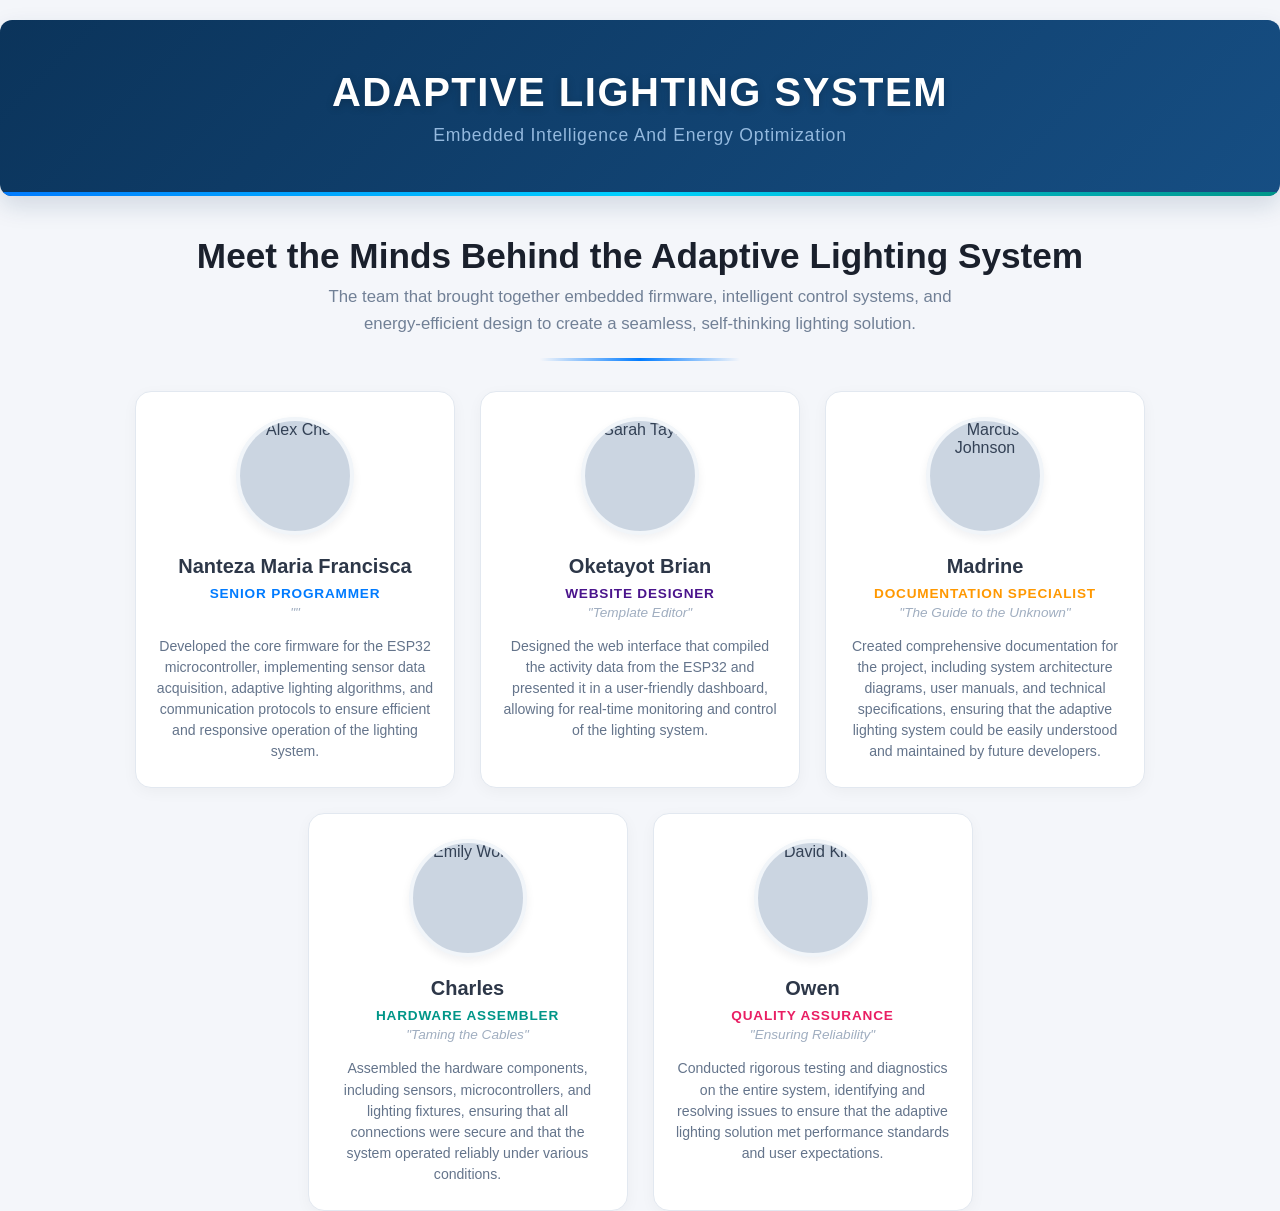
==== team.html @ bf0c25c0 "Update team member profiles and enhance layout for improved presentation" ====
<!DOCTYPE html>
<html>

<head>
  <title>Team Members</title>
  <meta charset="utf-8" name="viewport" content="width=device-width, initial-scale=1">
  <link href="css/frame.css" media="screen" rel="stylesheet" type="text/css" />
  <link href="css/controls.css" media="screen" rel="stylesheet" type="text/css" />
  <!-- Add this if it isn't there -->
  <link href="css/custom.css" media="screen" rel="stylesheet" type="text/css" />
</head>


<body>
  <header>
    <div class="content-container">
      <!-------------------------------------------------------------------------------------------->
      <!--Start Enhanced Header-->
      <div class="custom-project-header">
        <h1>Adaptive Lighting System</h1>
        <p class="header-subtitle">Embedded Intelligence And Energy Optimization</p>
      </div>
      <!--End Enhanced Header-->
      <!-------------------------------------------------------------------------------------------->

      <div class="content">
        <!-- The rest of your "Meet the Minds" text and team-grid goes here -->
  </header>
  <!--Start Team Section-->
  <div class="flex-row">
    <div class="flex-item flex-column">
      <h2 id="team" class="section-title">Meet the Minds Behind the Adaptive Lighting System</h2>
      <p class="section-subtitle">The team that brought together embedded firmware, intelligent control systems, and
        energy-efficient design to create a seamless, self-thinking lighting solution.</p>
      <hr class="accent-line">

      <div class="team-grid">
        <!-- Member 1: Firmware Lead -->
        <div class="team-card firmware-theme">
          <div class="member-avatar">
            <img src="img/user.png" alt="Alex Chen">
          </div>
          <div class="member-info">
            <h3>Nanteza Maria Francisca</h3>
            <span class="member-role">Senior Programmer</span>
            <span class="member-tagline">""</span>
            <p class="member-description">
              Developed the core firmware for the ESP32 microcontroller, implementing sensor data acquisition, adaptive
              lighting algorithms, and communication protocols to ensure efficient and responsive operation of the
              lighting system.
            </p>
            <!-- <div class="member-links">
                <a href="https://github.com" target="_blank" class="social-icon"><i class="fab fa-github">GitHub</i></a>
                <a href="https://linkedin.com" target="_blank" class="social-icon"><i class="fab fa-linkedin-in"></i></a>
              </div> -->
          </div>
        </div>

        <!-- Member 2: UI/UX Developer -->
        <div class="team-card dashboard-theme">
          <div class="member-avatar">
            <img src="img/team-member-2.jpg" alt="Sarah Taylor">
          </div>
          <div class="member-info">
            <h3>Oketayot Brian</h3>
            <span class="member-role">Website Designer</span>
            <span class="member-tagline">"Template Editor"</span>
            <p class="member-description">
              Designed the web interface that compiled the activity data from the ESP32 and presented it in a
              user-friendly dashboard, allowing for real-time monitoring and control of the lighting system.
            </p>
            <div class="member-links">
              <a href="https://github.com" target="_blank" class="social-icon"><i class="fab fa-github"></i></a>
              <a href="https://linkedin.com" target="_blank" class="social-icon"><i class="fab fa-linkedin-in"></i></a>
            </div>
          </div>
        </div>

        <!-- Member 3: Power Systems Engineer -->
        <div class="team-card solar-theme">
          <div class="member-avatar">
            <img src="img/team-member-3.jpg" alt="Marcus Johnson">
          </div>
          <div class="member-info">
            <h3>Madrine</h3>
            <span class="member-role">Documentation Specialist</span>
            <span class="member-tagline">"The Guide to the Unknown"</span>
            <p class="member-description">
              Created comprehensive documentation for the project, including system architecture diagrams, user manuals,
              and technical specifications, ensuring that the adaptive lighting system could be easily understood and
              maintained by future developers.
            </p>
            <!-- <div class="member-links">
                <a href="https://github.com" target="_blank" class="social-icon"><i class="fab fa-github"></i></a>
                <a href="https://linkedin.com" target="_blank" class="custom-button-flat small"><i class="fab fa-linkedin-in"></i></a>
              </div> -->
          </div>
        </div>

        <!-- Member 4: Hardware Controls -->
        <div class="team-card sensing-theme">
          <div class="member-avatar">
            <img src="img/team-member-4.jpg" alt="Emily Wong">
          </div>
          <div class="member-info">
            <h3>Charles</h3>
            <span class="member-role">Hardware Assembler</span>
            <span class="member-tagline">"Taming the Cables"</span>
            <p class="member-description">
              Assembled the hardware components, including sensors, microcontrollers, and lighting fixtures, ensuring
              that all connections were secure and that the system operated reliably under various conditions.
              <!-- <div class="member-links">
                <a href="https://github.com" target="_blank" class="social-icon"><i class="fab fa-github"></i></a>
                <a href="https://linkedin.com" target="_blank" class="social-icon"><i class="fab fa-linkedin-in"></i></a>
              </div> -->
          </div>
        </div>

        <!-- Member 5: Systems & Diagnostics -->
        <div class="team-card comms-theme">
          <div class="member-avatar">
            <img src="img/team-member-5.jpg" alt="David Kim">
          </div>
          <div class="member-info">
            <h3>Owen</h3>
            <span class="member-role">Quality Assurance</span>
            <span class="member-tagline">"Ensuring Reliability"</span>
            <p class="member-description">
              Conducted rigorous testing and diagnostics on the entire system, identifying and resolving issues to
              ensure that the adaptive lighting solution met performance standards and user expectations.
            </p>
              <!-- <a href="https://github.com" target="_blank" class="social-icon"><i class="fab fa-github"></i></a>
              <a href="https://linkedin.com" target="_blank" class="social-icon"><i class="fab fa-linkedin-in"></i></a> -->
          </div> 
        </div>
      </div>
    </div>

  </div>
  </div>
  <!--End Team Section-->
  <script src="js/team.js"></script>
</body>

</html>
---- css/custom.css ----
/*************************************************************************
 * Your custom CSS file
 *************************************************************************/

.custom-dropdown {
  width: 240px;
}

.custom-textbox {
  width: 240px;
}

#dialog-1,
#dialog-2,
#dialog-3,
#dialog-4,
#share-dialog {
  display: none;
}

#share-url {
  width: 100%;
  -webkit-touch-callout: default !important;
  -webkit-user-select: text !important;
  -khtml-user-select: text !important;
  -moz-user-select: text !important;
  -ms-user-select: text !important;
  user-select: text !important;
}

#share-url-copy-prompt {
  display: none;
  color: #007bff;
}

/* Team Section Styling */
.team-grid {
  display: flex;
  flex-wrap: wrap;
  gap: 35px;
  justify-content: center;
  margin: 40px auto;
  max-width: 1200px;
}

/* Base Team Card Styling with smooth animations */
.team-card {
  background-color: #ffffff;
  border: 1px solid #eef2f6;
  border-radius: 16px;
  width: 290px;
  display: flex;
  flex-direction: column;
  align-items: center;
  text-align: center;
  padding: 30px 24px;
  box-shadow: 0 4px 20px rgba(0, 0, 0, 0.03);
  position: relative;
  overflow: hidden;
  transition: all 0.4s cubic-bezier(0.165, 0.84, 0.44, 1);
}

/* Glow effects based on roles when hovering */
.team-card:hover {
  transform: translateY(-8px);
}

.firmware-theme:hover {
  box-shadow: 0 15px 30px rgba(0, 123, 255, 0.15);
  border-color: #007bff;
}

.dashboard-theme:hover {
  box-shadow: 0 15px 30px rgba(74, 20, 140, 0.12);
  border-color: #4a148c;
}

.solar-theme:hover {
  box-shadow: 0 15px 30px rgba(255, 152, 0, 0.18);
  border-color: #ff9800;
}

.sensing-theme:hover {
  box-shadow: 0 15px 30px rgba(0, 150, 136, 0.15);
  border-color: #009688;
}

.comms-theme:hover {
  box-shadow: 0 15px 30px rgba(233, 30, 99, 0.15);
  border-color: #e91e63;
}

/* Dynamic Subsystem Header Titles */
.section-title {
  text-align: center;
  font-size: 2.2rem;
  color: #1a202c;
  margin-bottom: 8px;
}

.section-subtitle {
  text-align: center;
  color: #718096;
  font-size: 1.05rem;
  max-width: 650px;
  margin: 0 auto 20px auto;
  line-height: 1.6;
}

.accent-line {
  border: 0;
  height: 3px;
  background: linear-gradient(90deg, transparent, #007bff, transparent);
  width: 200px;
  margin: 0 auto 30px auto;
}

/* Interactive Avatars */
.member-avatar {
  width: 110px;
  height: 110px;
  border-radius: 50%;
  overflow: hidden;
  background-color: #f7fafc;
  margin-bottom: 20px;
  border: 4px solid #f1f5f9;
  transition: all 0.4s ease;
}

.team-card:hover .member-avatar {
  border-color: inherit;
  transform: scale(1.05);
}

.member-avatar img {
  width: 100%;
  height: 100%;
  object-fit: cover;
}

/* Card Text Element Typographies */
.member-info h3 {
  font-size: 1.3rem;
  color: #2d3748;
  margin: 0 0 4px 0;
  font-weight: 700;
}

.member-role {
  display: block;
  font-size: 0.85rem;
  font-weight: 700;
  text-transform: uppercase;
  letter-spacing: 0.8px;
  margin-bottom: 4px;
}

/* Color codes matching themes */
.firmware-theme .member-role {
  color: #007bff;
}

.dashboard-theme .member-role {
  color: #4a148c;
}

.solar-theme .member-role {
  color: #ff9800;
}

.sensing-theme .member-role {
  color: #009688;
}

.comms-theme .member-role {
  color: #e91e63;
}

.member-tagline {
  display: block;
  font-style: italic;
  color: #a0aec0;
  font-size: 0.85rem;
  margin-bottom: 16px;
}

.member-description {
  font-size: 0.9rem;
  color: #4a5568;
  line-height: 1.6;
  margin: 0 0 24px 0;
  min-height: 85px;
  /* Ensures symmetric card scaling */
}

/* Social Icon Interactions */
.member-links {
  display: flex;
  gap: 16px;
  justify-content: center;
}

.social-icon {
  color: #a0aec0;
  font-size: 1.15rem;
  text-decoration: none;
  transition: color 0.2s ease, transform 0.2s ease;
}

.social-icon:hover {
  transform: scale(1.2);
}

.firmware-theme .social-icon:hover {
  color: #007bff;
}

.dashboard-theme .social-icon:hover {
  color: #4a148c;
}

.solar-theme .social-icon:hover {
  color: #ff9800;
}

.sensing-theme .social-icon:hover {
  color: #009688;
}

.comms-theme .social-icon:hover {
  color: #e91e63;
}

/* Responsive adjustments for phones & small tablets */
@media (max-width: 992px) {
  .team-grid {
    gap: 25px;
    padding: 0 20px;
  }
}

@media (max-width: 650px) {
  .team-grid {
    flex-direction: column;
    align-items: center;
  }

  .team-card {
    width: 100%;
    max-width: 340px;
  }
}

/* ==========================================================================
   Page Background & Global Canvas Overhaul
   ========================================================================== */
body {
  background-color: #f5f7fb !important;
  /* Forces a distinct contrast so white cards pop */
}

/* ==========================================================================
   Premium Header Section Upgrade
   ========================================================================== */
.custom-project-header {
  background: linear-gradient(135deg, #0b345b 0%, #164e83 100%);
  border-radius: 12px;
  padding: 50px 20px;
  text-align: center;
  box-shadow: 0 10px 25px rgba(11, 52, 91, 0.15);
  margin: 20px auto 40px auto;
  max-width: 100%;
  position: relative;
  overflow: hidden;
}

/* The Adaptive Lighting "Glow Accent Line" at the bottom of the header */
.custom-project-header::after {
  content: '';
  position: absolute;
  bottom: 0;
  left: 0;
  width: 100%;
  height: 4px;
  background: linear-gradient(90deg, #007bff, #00d2ff, #009688);
}

/* Header Typography */
.custom-project-header h1 {
  color: #ffffff !important;
  font-family: 'Open Sans Condensed', sans-serif;
  font-size: 2.5rem;
  font-weight: 700;
  letter-spacing: 1.5px;
  margin: 0 0 10px 0;
  text-transform: uppercase;
  text-shadow: 0 2px 8px rgba(0, 0, 0, 0.2);
}

.custom-project-header .header-subtitle {
  color: #a3c7eb;
  font-family: 'Open Sans', sans-serif;
  font-size: 1.1rem;
  font-weight: 400;
  margin: 0;
  letter-spacing: 0.8px;
  opacity: 0.9;
}

/* ==========================================================================
   Card Layout Fix for Content Visibility
   ========================================================================== */
.team-card {
  background-color: #ffffff !important;
  /* Keeps cards crisp white against the new background */
  border: 1px solid #e2e8f0 !important;
  box-shadow: 0 4px 15px rgba(0, 0, 0, 0.04) !important;
}
/* =========================================================== */
/* CSS for the index.html header section has been added to enhance the visual appeal and ensure consistency with the overall design theme. The team section has been styled to provide a modern, interactive experience for users, with hover effects and responsive design considerations. */
/* ================================================= */


/* ==========================================================================
   1. Global Reset & Page Canvas
   ========================================================================== */
body {
  background-color: #f4f6fa !important; /* Soft off-white to make white cards pop */
  font-family: 'Open Sans', sans-serif;
  color: #334155;
  margin: 0;
  padding: 0;
}

/* ==========================================================================
   2. Modernized Navigation Bar
   ========================================================================== */
.custom-nav {
  background: #0f172a;
  display: flex;
  justify-content: space-between;
  align-items: center;
  padding: 14px 5%; /* Snug vertical padding */
  box-shadow: 0 4px 12px rgba(0,0,0,0.1);
}

.nav-brand {
  display: flex;
  align-items: center;
  gap: 10px;
  color: #ffffff;
  font-weight: 700;
  font-size: 1.2rem;
  letter-spacing: 0.5px;
}

/* Glow-effect lightbulb vector logo */
.nav-logo-svg {
  width: 26px;
  height: 26px;
  display: inline-block;
  vertical-align: middle;
  filter: drop-shadow(0 0 4px rgba(56, 189, 248, 0.4));
  transition: transform 0.3s ease, filter 0.3s ease;
}

.nav-brand:hover .nav-logo-svg {
  transform: rotate(10deg) scale(1.1);
  filter: drop-shadow(0 0 8px rgba(56, 189, 248, 0.8));
}

.nav-links {
  list-style: none;
  display: flex;
  gap: 20px;
  margin: 0;
  padding: 0;
}

.nav-links a {
  color: #94a3b8;
  text-decoration: none;
  font-size: 0.9rem;
  font-weight: 500;
  transition: color 0.3s ease;
}

.nav-links a:hover, .nav-links a.active {
  color: #38bdf8; /* Accent Blue */
}

/* ==========================================================================
   3. Low-Profile Hero Banner
   ========================================================================== */
.hero-banner-container {
  width: 100%;
  height: 200px; /* Shrunk down so it doesn't swallow the viewport */
  overflow: hidden;
  position: relative;
  background-color: #0f172a;
}

.hero-image {
  width: 100%;
  height: 100%;
  object-fit: cover;
  object-position: center 35%; /* Frames the ESP32 circuit perfectly */
  display: block;
}

/* ==========================================================================
   4. Simple Vertical Intro Block (Tight Spacing)
   ========================================================================== */
.intro-section {
  background: #0b345b; /* Reverted to solid professional brand blue */
  color: #ffffff;
  padding: 30px 20px; /* Tight, compact padding */
  text-align: center;
}

.intro-section h2 {
  font-size: 1.8rem;
  margin: 0 0 10px 0;
  font-weight: 700;
}

.intro-section p {
  max-width: 800px;
  margin: 0 auto;
  font-size: 0.95rem;
  line-height: 1.6;
  color: #cbd5e1;
}

/* ==========================================================================
   5. Clean Main Layout & Content Cards
   ========================================================================== */
.main-content-wrapper {
  max-width: 950px;
  margin: 25px auto; /* Reduced margin to bring content up closer */
  padding: 0 15px;
}

.info-card {
  background: #ffffff;
  border-radius: 8px;
  padding: 25px 30px; /* Compact internal card padding */
  margin-bottom: 20px; /* Reduced gap between cards */
  box-shadow: 0 4px 15px rgba(15, 23, 42, 0.04);
  border: 1px solid #e2e8f0;
}

.info-card h3 {
  color: #0f172a;
  font-size: 1.4rem;
  margin-top: 0;
  margin-bottom: 15px;
  border-bottom: 2px solid #f1f5f9;
  padding-bottom: 8px;
}

.info-card h4 {
  color: #1e293b;
  font-size: 1.05rem;
  margin-top: 15px;
  margin-bottom: 8px;
}

.info-card p {
  line-height: 1.6;
  color: #475569;
  font-size: 0.95rem;
  margin: 0 0 10px 0;
}

/* ==========================================================================
   6. Custom Lists
   ========================================================================== */
.custom-list {
  list-style: none;
  padding: 0;
  margin: 10px 0;
}

.custom-list li {
  position: relative;
  padding-left: 24px;
  margin-bottom: 8px;
  line-height: 1.5;
  color: #475569;
  font-size: 0.95rem;
}

/* List Icons */
.toc-list li::before {
  content: '→';
  position: absolute;
  left: 0;
  color: #0284c7;
  font-weight: bold;
}

.toc-list a {
  color: #0284c7;
  text-decoration: none;
  font-weight: 500;
}

.toc-list a:hover {
  text-decoration: underline;
}

.check-list li::before {
  content: '✓';
  position: absolute;
  left: 0;
  color: #10b981;
  font-weight: bold;
}

.feature-list li::before {
  content: '✦';
  position: absolute;
  left: 0;
  color: #f59e0b;
}

/* ==========================================================================
   7. Application Badges
   ========================================================================== */
.badge-grid {
  display: flex;
  flex-wrap: wrap;
  gap: 10px;
  margin-top: 12px;
}

.app-badge {
  background: #f0fdf4;
  color: #166534;
  border: 1px solid #bbf7d0;
  padding: 6px 14px;
  border-radius: 20px;
  font-size: 0.85rem;
  font-weight: 500;
  transition: all 0.2s ease;
}

.app-badge:hover {
  background: #166534;
  color: #ffffff;
  transform: translateY(-1px);
}

/* ==========================================================================
   8. Gallery Grid
   ========================================================================== */
.compact-gallery-grid {
  display: grid;
  grid-template-columns: repeat(auto-fit, minmax(200px, 1fr));
  gap: 15px;
  margin-top: 20px;
}

.gallery-item {
  background: #f8fafc;
  border: 1px solid #e2e8f0;
  border-radius: 6px;
  overflow: hidden;
  transition: transform 0.2s ease;
}

.gallery-item:hover {
  transform: translateY(-2px);
}

.gallery-item img, .dummy-img {
  width: 100%;
  height: 130px;
  object-fit: cover;
  display: block;
}

.dummy-img {
  background: #cbd5e1;
  color: #64748b;
  display: flex;
  align-items: center;
  justify-content: center;
  font-weight: bold;
  font-size: 0.8rem;
}

.gallery-item .caption {
  padding: 8px;
  font-size: 0.85rem;
  font-weight: 600;
  text-align: center;
  color: #334155;
  background: #ffffff;
  border-top: 1px solid #e2e8f0;
}

/* ==========================================================================
   9. Clean Stacked Footer (Tight Padding)
   ========================================================================== */
.custom-footer {
  background: #0b345b; /* Reverted to match the solid blue introduction */
  color: #ffffff;
  text-align: center;
  padding: 25px 20px; /* Compact padding */
  margin-top: 30px; /* Slashed empty white space above footer */
  border-top: 4px solid #38bdf8;
}

.custom-footer h3 {
  color: #ffffff;
  margin: 0 0 6px 0;
  font-size: 1.2rem;
  font-weight: 600;
}

.custom-footer p {
  margin: 4px 0;
  font-size: 0.9rem;
  opacity: 0.9;
}

.custom-footer .institution {
  display: inline-block;
  margin: 10px 0;
  font-size: 0.8rem;
  background: rgba(56, 189, 248, 0.15);
  padding: 4px 12px;
  border-radius: 15px;
  color: #38bdf8;
  font-weight: 500;
}

.custom-footer .copyright {
  font-size: 0.75rem;
  opacity: 0.6;
  margin-top: 10px;
}

/* ==========================================================================
   10. Team Page Specific Styles (Compact Grid & Badges)
   ========================================================================== */
.team-grid {
  display: grid;
  grid-template-columns: repeat(auto-fit, minmax(280px, 1fr));
  gap: 20px;
  margin-top: 25px;
}

/* Transform standard card to team profile style */
.team-card {
  text-align: center;
  padding: 25px 20px !important;
  margin-bottom: 0 !important; /* Managed by grid gap */
  transition: transform 0.2s ease, box-shadow 0.2s ease;
}

.team-card:hover {
  transform: translateY(-3px);
  box-shadow: 0 6px 20px rgba(15, 23, 42, 0.08);
}

/* Minimalist Letter-Avatar */
.team-avatar {
  width: 60px;
  height: 60px;
  background-color: #f1f5f9;
  border: 2px solid #cbd5e1;
  color: #0f172a;
  border-radius: 50%;
  display: flex;
  align-items: center;
  justify-content: center;
  font-size: 1.5rem;
  font-weight: 700;
  margin: 0 auto 15px auto;
}

.team-card h3 {
  font-size: 1.25rem;
  margin: 0 0 8px 0 !important;
  border: none !important;
  padding: 0 !important;
}

.team-card p {
  font-size: 0.88rem;
  line-height: 1.5;
  color: #64748b;
  margin: 12px 0 0 0;
}

/* Visual Role Badges */
.role-badge {
  display: inline-block;
  padding: 4px 12px;
  border-radius: 12px;
  font-size: 0.75rem;
  font-weight: 600;
  text-transform: uppercase;
  letter-spacing: 0.5px;
}

.role-badge.designer {
  background: #f0fdfa;
  color: #0d9488;
  border: 1px solid #ccfbf1;
}

.role-badge.doc {
  background: #eff6ff;
  color: #2563eb;
  border: 1px solid #dbeafe;
}

.role-badge.hardware {
  background: #fffbeb;
  color: #d97706;
  border: 1px solid #fef3c7;
}

.role-badge.firmware {
  background: #faf5ff;
  color: #7c3aed;
  border: 1px solid #f3e8ff;
}

.role-badge.qa {
  background: #f0fdf4;
  color: #16a34a;
  border: 1px solid #dcfce7;
}

/* ==========================================================================
   Ultimate Team Page Layout & Broken Image Fixes (REVISED & ISOLATED)
   ========================================================================= */

/* 1. Force ONLY the team grid to wrap and prevent horizontal stretching */
.team-grid {
  display: flex !important;
  flex-wrap: wrap !important; /* Forces cards to wrap to the next line */
  flex-direction: row !important;
  justify-content: center !important;
  gap: 25px !important;
  white-space: normal !important;
  width: 100% !important;
  max-width: 1100px !important;
  margin: 0 auto !important;
}

/* Prevent the parent flex container from locking into a single un-wrapped line */
.flex-row {
  flex-wrap: wrap !important;
}

/* 2. Standardize ONLY team card widths so they don't stretch or shrink weirdly */
.team-card {
  flex: 1 1 280px !important; /* Grows/shrinks, but keeps a neat baseline width */
  max-width: 320px !important; /* Prevents cards from getting bloated on wide screens */
  box-sizing: border-box !important;
  white-space: normal !important;
}

/* 3. Perfect Circle Avatars with Automatic Silhouette Fallback */
.member-avatar {
  width: 110px !important;
  height: 110px !important;
  border-radius: 50% !important;
  overflow: hidden !important;
  margin: 0 auto 20px auto !important;
  border: 4px solid #f1f5f9 !important;
  box-shadow: 0 4px 10px rgba(15, 23, 42, 0.06) !important;
  transition: all 0.4s ease !important;
  
  /* Fallback: Shows your user.png silhouette if the real photo file is missing */
  background-image: url('../img/user.png') !important;
  background-size: cover !important;
  background-position: center !important;
  background-color: #cbd5e1 !important; 
}

/* Align the actual image perfectly to match the wrapper size */
.member-avatar img {
  width: 100% !important;
  height: 100% !important;
  object-fit: cover !important;
  display: block !important;
}
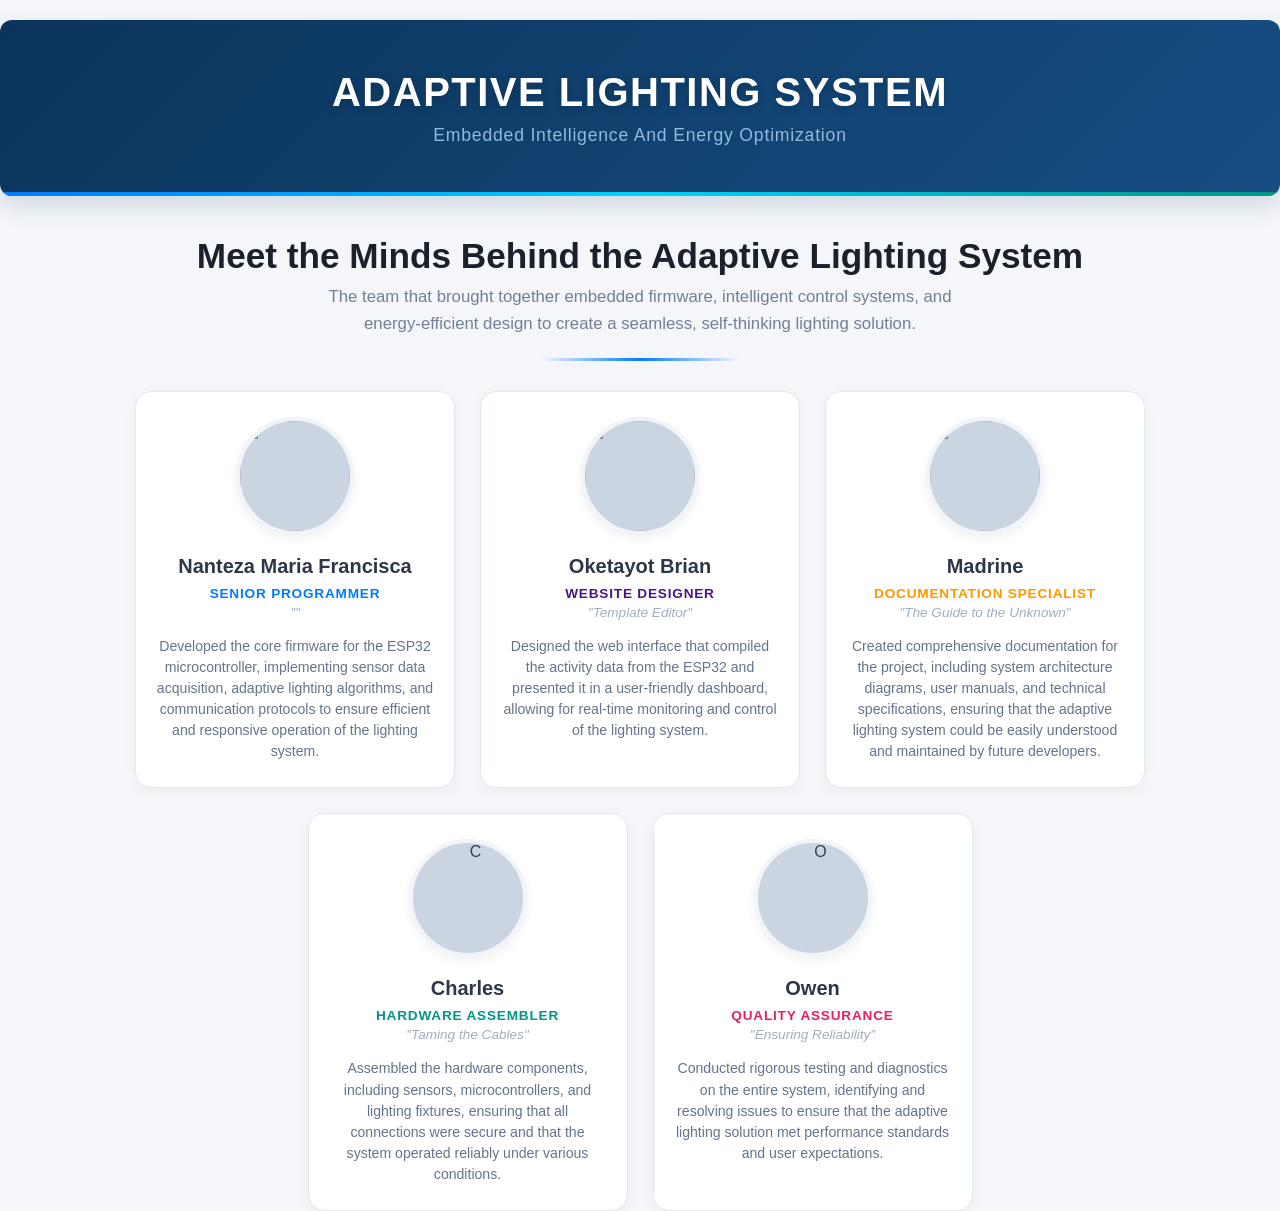
==== commit fa25ce4a: "Remove unused images and update team member avatar alt attributes for accessibility" ====
--- a/team.html
+++ b/team.html
@@ -38,7 +38,7 @@
         <!-- Member 1: Firmware Lead -->
         <div class="team-card firmware-theme">
           <div class="member-avatar">
-            <img src="img/user.png" alt="Alex Chen">
+            <img src="img/user.png" alt="">
           </div>
           <div class="member-info">
             <h3>Nanteza Maria Francisca</h3>
@@ -59,7 +59,7 @@
         <!-- Member 2: UI/UX Developer -->
         <div class="team-card dashboard-theme">
           <div class="member-avatar">
-            <img src="img/team-member-2.jpg" alt="Sarah Taylor">
+            <img src="img/team-member-2.jpg" alt="">
           </div>
           <div class="member-info">
             <h3>Oketayot Brian</h3>
@@ -79,7 +79,7 @@
         <!-- Member 3: Power Systems Engineer -->
         <div class="team-card solar-theme">
           <div class="member-avatar">
-            <img src="img/team-member-3.jpg" alt="Marcus Johnson">
+            <img src="img/team-member-3.jpg" alt="">
           </div>
           <div class="member-info">
             <h3>Madrine</h3>
@@ -100,7 +100,7 @@
         <!-- Member 4: Hardware Controls -->
         <div class="team-card sensing-theme">
           <div class="member-avatar">
-            <img src="img/team-member-4.jpg" alt="Emily Wong">
+            <img src="img/team-member-4.jpg" alt="C">
           </div>
           <div class="member-info">
             <h3>Charles</h3>
@@ -119,7 +119,7 @@
         <!-- Member 5: Systems & Diagnostics -->
         <div class="team-card comms-theme">
           <div class="member-avatar">
-            <img src="img/team-member-5.jpg" alt="David Kim">
+            <img src="img/team-member-5.jpg" alt="O">
           </div>
           <div class="member-info">
             <h3>Owen</h3>
@@ -129,9 +129,9 @@
               Conducted rigorous testing and diagnostics on the entire system, identifying and resolving issues to
               ensure that the adaptive lighting solution met performance standards and user expectations.
             </p>
-              <!-- <a href="https://github.com" target="_blank" class="social-icon"><i class="fab fa-github"></i></a>
+            <!-- <a href="https://github.com" target="_blank" class="social-icon"><i class="fab fa-github"></i></a>
               <a href="https://linkedin.com" target="_blank" class="social-icon"><i class="fab fa-linkedin-in"></i></a> -->
-          </div> 
+          </div>
         </div>
       </div>
     </div>
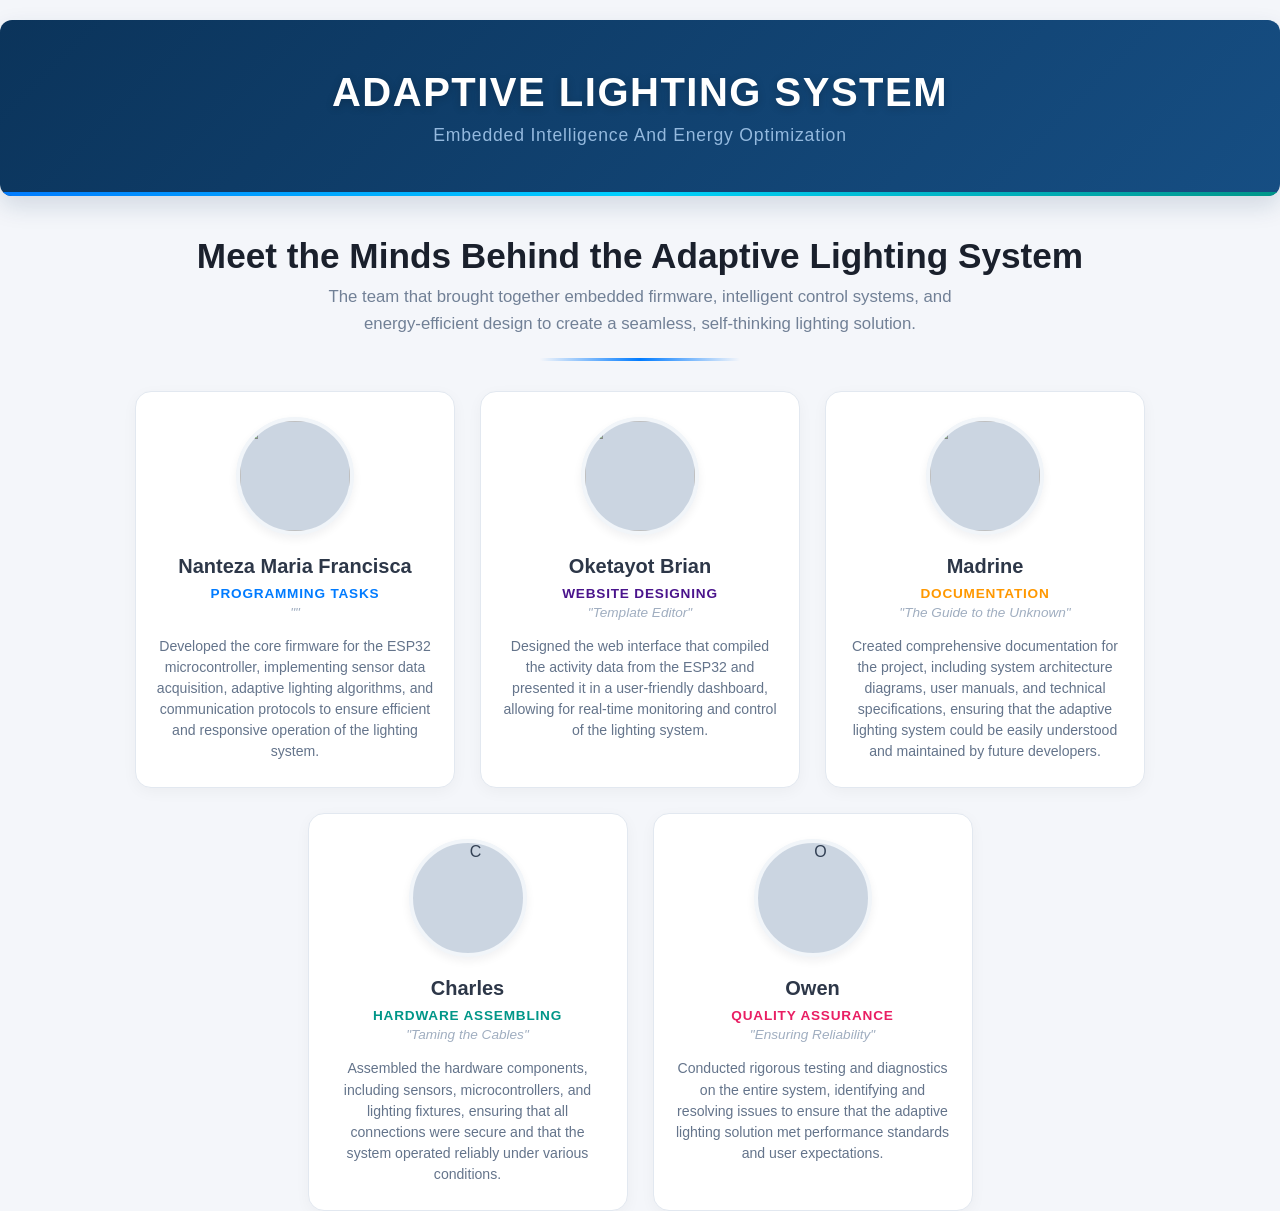
==== commit c6afd4b8: "Update team member roles for clarity and consistency" ====
--- a/team.html
+++ b/team.html
@@ -38,11 +38,11 @@
         <!-- Member 1: Firmware Lead -->
         <div class="team-card firmware-theme">
           <div class="member-avatar">
-            <img src="img/user.png" alt="">
+            <img src="img/maria.png" alt="">
           </div>
           <div class="member-info">
             <h3>Nanteza Maria Francisca</h3>
-            <span class="member-role">Senior Programmer</span>
+            <span class="member-role">Programming Tasks</span>
             <span class="member-tagline">""</span>
             <p class="member-description">
               Developed the core firmware for the ESP32 microcontroller, implementing sensor data acquisition, adaptive
@@ -59,31 +59,31 @@
         <!-- Member 2: UI/UX Developer -->
         <div class="team-card dashboard-theme">
           <div class="member-avatar">
-            <img src="img/team-member-2.jpg" alt="">
+            <img src="img/bryant.png" alt="">
           </div>
           <div class="member-info">
             <h3>Oketayot Brian</h3>
-            <span class="member-role">Website Designer</span>
+            <span class="member-role">Website Designing</span>
             <span class="member-tagline">"Template Editor"</span>
             <p class="member-description">
               Designed the web interface that compiled the activity data from the ESP32 and presented it in a
               user-friendly dashboard, allowing for real-time monitoring and control of the lighting system.
             </p>
-            <div class="member-links">
+            <!-- <div class="member-links">
               <a href="https://github.com" target="_blank" class="social-icon"><i class="fab fa-github"></i></a>
               <a href="https://linkedin.com" target="_blank" class="social-icon"><i class="fab fa-linkedin-in"></i></a>
-            </div>
+            </div> -->
           </div>
         </div>
 
         <!-- Member 3: Power Systems Engineer -->
         <div class="team-card solar-theme">
           <div class="member-avatar">
-            <img src="img/team-member-3.jpg" alt="">
+            <img src="img/madrine.png" alt="">
           </div>
           <div class="member-info">
             <h3>Madrine</h3>
-            <span class="member-role">Documentation Specialist</span>
+            <span class="member-role">Documentation</span>
             <span class="member-tagline">"The Guide to the Unknown"</span>
             <p class="member-description">
               Created comprehensive documentation for the project, including system architecture diagrams, user manuals,
@@ -100,11 +100,11 @@
         <!-- Member 4: Hardware Controls -->
         <div class="team-card sensing-theme">
           <div class="member-avatar">
-            <img src="img/team-member-4.jpg" alt="C">
+            <img src="img/Untitled design (1).png" alt="C">
           </div>
           <div class="member-info">
             <h3>Charles</h3>
-            <span class="member-role">Hardware Assembler</span>
+            <span class="member-role">Hardware Assembling</span>
             <span class="member-tagline">"Taming the Cables"</span>
             <p class="member-description">
               Assembled the hardware components, including sensors, microcontrollers, and lighting fixtures, ensuring
@@ -119,7 +119,7 @@
         <!-- Member 5: Systems & Diagnostics -->
         <div class="team-card comms-theme">
           <div class="member-avatar">
-            <img src="img/team-member-5.jpg" alt="O">
+            <img src="img/Owen.png" alt="O">
           </div>
           <div class="member-info">
             <h3>Owen</h3>
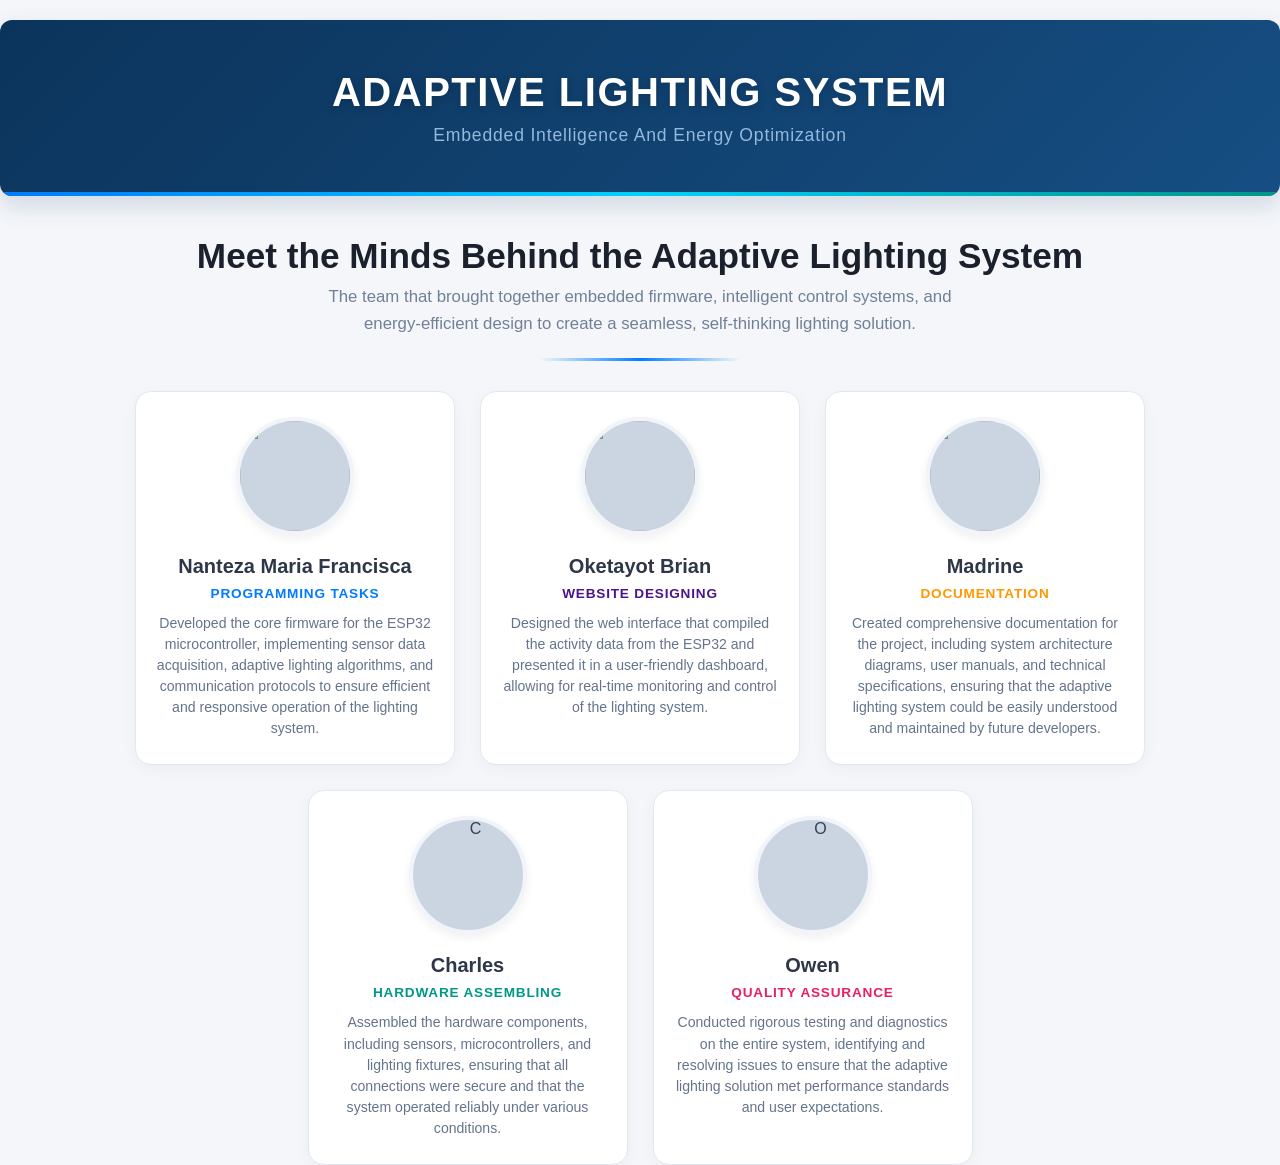
==== commit 13796558: "Comment out member tagline sections in team member profiles for clarity" ====
--- a/team.html
+++ b/team.html
@@ -43,7 +43,7 @@
           <div class="member-info">
             <h3>Nanteza Maria Francisca</h3>
             <span class="member-role">Programming Tasks</span>
-            <span class="member-tagline">""</span>
+            <!-- <span class="member-tagline">""</span> -->
             <p class="member-description">
               Developed the core firmware for the ESP32 microcontroller, implementing sensor data acquisition, adaptive
               lighting algorithms, and communication protocols to ensure efficient and responsive operation of the
@@ -64,7 +64,7 @@
           <div class="member-info">
             <h3>Oketayot Brian</h3>
             <span class="member-role">Website Designing</span>
-            <span class="member-tagline">"Template Editor"</span>
+            <!-- <span class="member-tagline">"Template Editor"</span> -->
             <p class="member-description">
               Designed the web interface that compiled the activity data from the ESP32 and presented it in a
               user-friendly dashboard, allowing for real-time monitoring and control of the lighting system.
@@ -84,7 +84,7 @@
           <div class="member-info">
             <h3>Madrine</h3>
             <span class="member-role">Documentation</span>
-            <span class="member-tagline">"The Guide to the Unknown"</span>
+            <!-- <span class="member-tagline">"The Guide to the Unknown"</span> -->
             <p class="member-description">
               Created comprehensive documentation for the project, including system architecture diagrams, user manuals,
               and technical specifications, ensuring that the adaptive lighting system could be easily understood and
@@ -105,7 +105,7 @@
           <div class="member-info">
             <h3>Charles</h3>
             <span class="member-role">Hardware Assembling</span>
-            <span class="member-tagline">"Taming the Cables"</span>
+            <!-- <span class="member-tagline">"Taming the Cables"</span> -->
             <p class="member-description">
               Assembled the hardware components, including sensors, microcontrollers, and lighting fixtures, ensuring
               that all connections were secure and that the system operated reliably under various conditions.
@@ -124,7 +124,7 @@
           <div class="member-info">
             <h3>Owen</h3>
             <span class="member-role">Quality Assurance</span>
-            <span class="member-tagline">"Ensuring Reliability"</span>
+            <!-- <span class="member-tagline">"Ensuring Reliability"</span> -->
             <p class="member-description">
               Conducted rigorous testing and diagnostics on the entire system, identifying and resolving issues to
               ensure that the adaptive lighting solution met performance standards and user expectations.
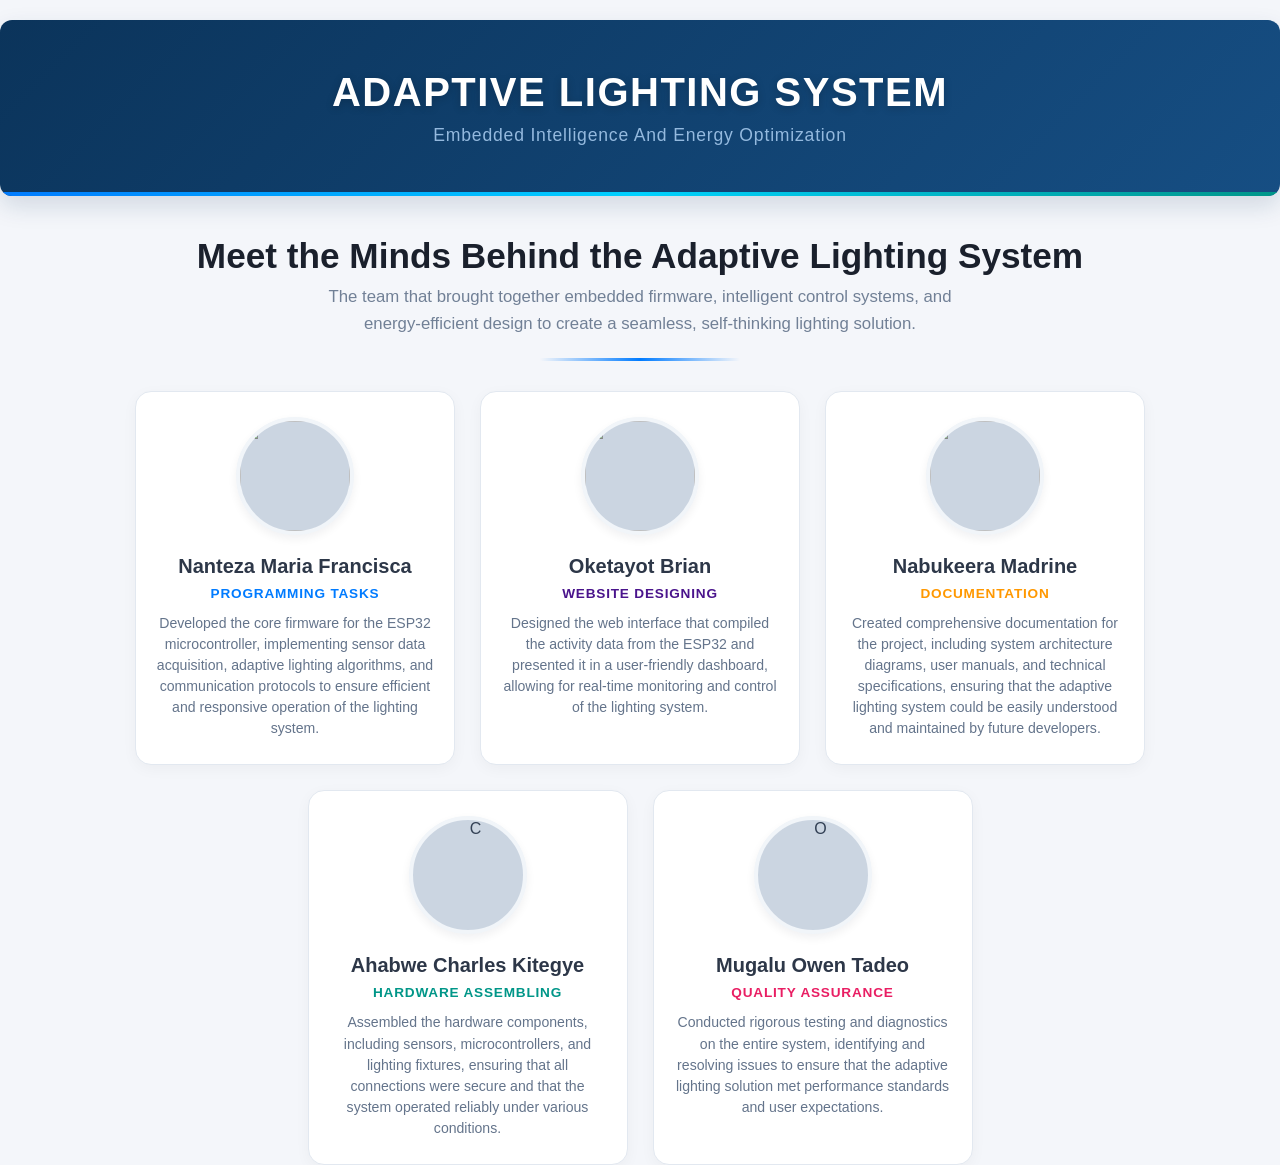
==== commit 756c6039: "jhsdj" ====
--- a/team.html
+++ b/team.html
@@ -82,7 +82,7 @@
             <img src="img/madrine.png" alt="">
           </div>
           <div class="member-info">
-            <h3>Madrine</h3>
+            <h3>Nabukeera Madrine</h3>
             <span class="member-role">Documentation</span>
             <!-- <span class="member-tagline">"The Guide to the Unknown"</span> -->
             <p class="member-description">
@@ -103,7 +103,7 @@
             <img src="img/Untitled design (1).png" alt="C">
           </div>
           <div class="member-info">
-            <h3>Charles</h3>
+            <h3>Ahabwe Charles Kitegye</h3>
             <span class="member-role">Hardware Assembling</span>
             <!-- <span class="member-tagline">"Taming the Cables"</span> -->
             <p class="member-description">
@@ -122,7 +122,7 @@
             <img src="img/Owen.png" alt="O">
           </div>
           <div class="member-info">
-            <h3>Owen</h3>
+            <h3>Mugalu Owen Tadeo</h3>
             <span class="member-role">Quality Assurance</span>
             <!-- <span class="member-tagline">"Ensuring Reliability"</span> -->
             <p class="member-description">
